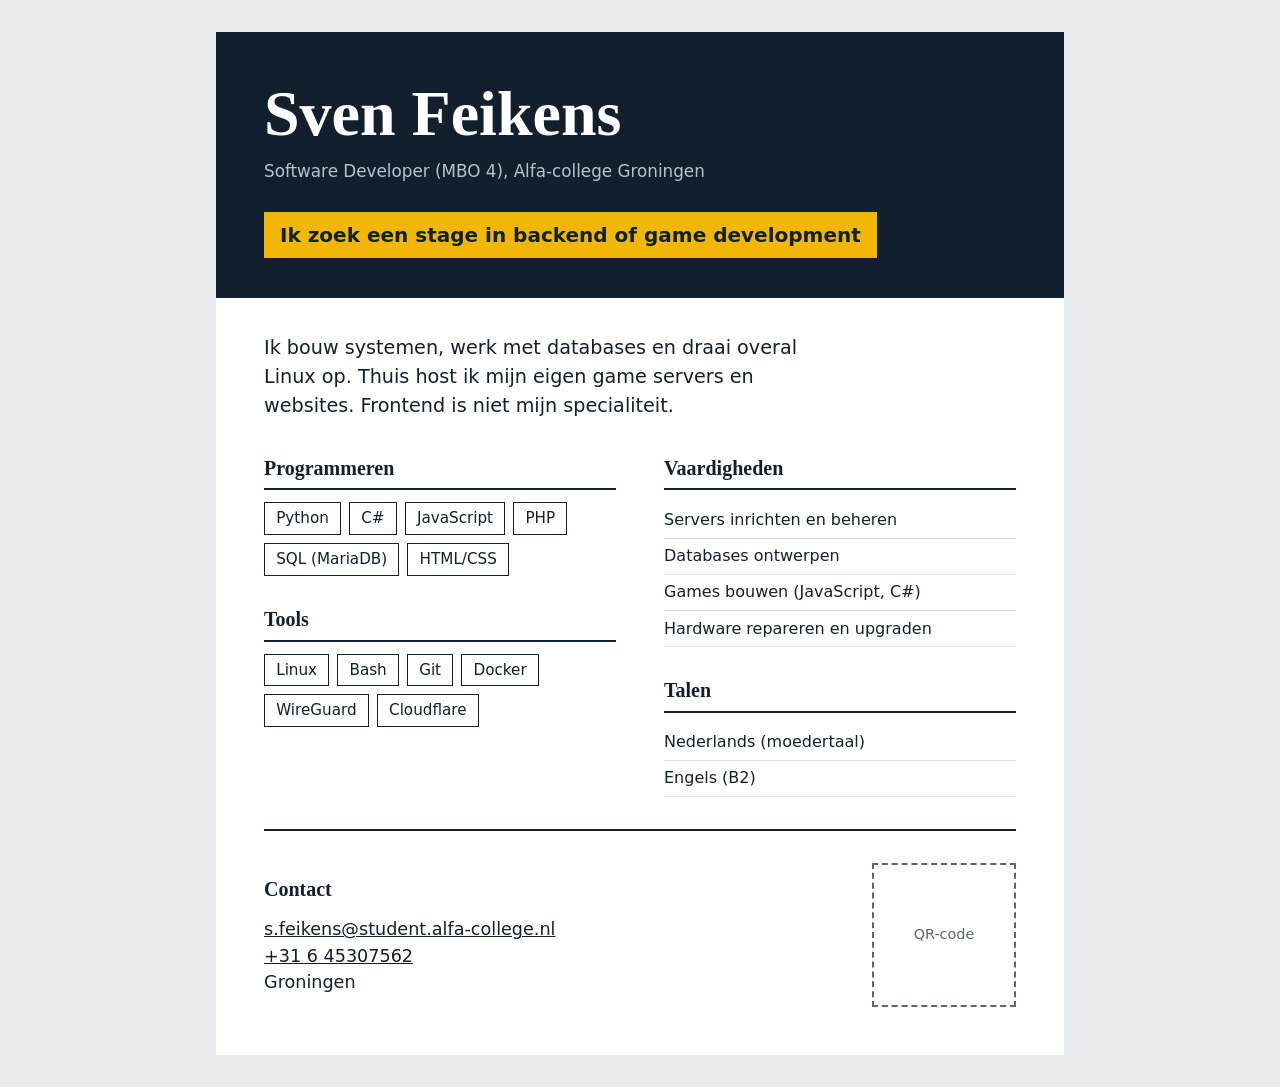
==== poster.html @ 7c2f6889 "temp" ====
<!DOCTYPE html>
<html lang="nl">
<head>
  <meta charset="UTF-8">
  <meta name="viewport" content="width=device-width, initial-scale=1.0">
  <title>Sven Feikens - Poster</title>
  <link rel="stylesheet" href="poster.css">
</head>
<body>
  <main class="poster">

    <header class="top">
      <h1>Sven Feikens</h1>
      <p class="role">Software Developer (MBO 4), Alfa-college Groningen</p>
      <p class="seeking">Ik zoek een stage in backend of game development</p>
    </header>

    <section class="intro">
      <p>
        Ik bouw systemen, werk met databases en draai overal Linux op.
        Thuis host ik mijn eigen game servers en websites. Frontend is niet mijn specialiteit.
      </p>
    </section>

    <div class="cols">
      <section>
        <h2>Programmeren</h2>
        <ul class="chips">
          <li>Python</li><li>C#</li><li>JavaScript</li>
          <li>PHP</li><li>SQL (MariaDB)</li><li>HTML/CSS</li>
        </ul>

        <h2>Tools</h2>
        <ul class="chips">
          <li>Linux</li><li>Bash</li><li>Git</li>
          <li>Docker</li><li>WireGuard</li><li>Cloudflare</li>
        </ul>
      </section>

      <section>
        <h2>Vaardigheden</h2>
        <ul class="plain">
          <li>Servers inrichten en beheren</li>
          <li>Databases ontwerpen</li>
          <li>Games bouwen (JavaScript, C#)</li>
          <li>Hardware repareren en upgraden</li>
        </ul>

        <h2>Talen</h2>
        <ul class="plain">
          <li>Nederlands (moedertaal)</li>
          <li>Engels (B2)</li>
        </ul>
      </section>
    </div>

    <footer class="contact">
      <div class="contact-text">
        <h2>Contact</h2>
        <p><a href="mailto:s.feikens@student.alfa-college.nl">s.feikens@student.alfa-college.nl</a></p>
        <p><a href="tel:+31645307562">+31 6 45307562</a></p>
        <p>Groningen</p>
      </div>

      <!-- QR-code: vervang dit blok door <img src="qr.png" alt="QR-code naar mijn portfolio"> -->
      <div class="qr">QR-code</div>
    </footer>

  </main>
</body>
</html>
---- poster.css ----
/* Poster: 1 pagina, A3 staand. Alle maten in rem, zodat print alleen html font-size hoeft te schalen. */
:root {
  --ink: #12202e;
  --paper: #ffffff;
  --accent: #f2b705;
  --muted: #5b6672;
  --line: #d9dee3;
  --serif: Georgia, "Times New Roman", serif;
  --sans: system-ui, -apple-system, "Segoe UI", sans-serif;
}
* { box-sizing: border-box; margin: 0; padding: 0; }
body { background: #e9ecef; font-family: var(--sans); color: var(--ink); line-height: 1.5; padding: 2rem 0; }
a { color: inherit; }

.poster { max-width: 53rem; margin: 0 auto; background: var(--paper); }

/* Het enige zware element: het donkere kopblok */
.top { background: var(--ink); color: #fff; padding: 3rem 3rem 2.5rem; }
.top h1 { font-family: var(--serif); font-size: 4rem; line-height: 1.05; font-weight: bold; }
.role { margin-top: .75rem; color: #b8c2cc; font-size: 1.05rem; }
.seeking { display: inline-block; margin-top: 1.75rem; background: var(--accent); color: var(--ink); font-weight: bold; font-size: 1.25rem; padding: .5rem 1rem; }

.intro { padding: 2.25rem 3rem 0; font-size: 1.2rem; max-width: 40rem; }

.cols { display: grid; grid-template-columns: 1fr 1fr; gap: 3rem; padding: 2rem 3rem; }
h2 { font-family: var(--serif); font-size: 1.25rem; margin: 0 0 .75rem; padding-bottom: .35rem; border-bottom: 2px solid var(--ink); }
.cols section > h2:not(:first-child) { margin-top: 1.75rem; }

ul { list-style: none; }
.chips { display: flex; flex-wrap: wrap; gap: .5rem; }
.chips li { border: 1.5px solid var(--ink); padding: .25rem .7rem; font-size: .95rem; }
.plain li { padding: .35rem 0; border-bottom: 1px solid var(--line); }

.contact { display: flex; justify-content: space-between; align-items: center; gap: 2rem; margin: 0 3rem; padding: 2rem 0 3rem; border-top: 2px solid var(--ink); }
.contact h2 { border: none; padding: 0; }
.contact p { font-size: 1.1rem; }
.qr { width: 9rem; height: 9rem; flex: none; display: grid; place-items: center; border: 2px dashed var(--muted); color: var(--muted); font-size: .9rem; }
.qr img { width: 100%; height: 100%; display: block; }

/* Mobiel */
@media (max-width: 600px) {
  .cols { grid-template-columns: 1fr; gap: 1.5rem; }
  .top h1 { font-size: 2.6rem; }
  .contact { flex-direction: column; align-items: flex-start; }
}

/* A3-print: 297 mm is ongeveer 1123 px breed; 850 px design * 1.32 = 21 px basis */
@media print {
  @page { size: A3 portrait; margin: 0; }
  html { font-size: 21px; }
  body { background: #fff; padding: 0; }
  .poster { max-width: none; }
  .top, .seeking { -webkit-print-color-adjust: exact; print-color-adjust: exact; }
  .cols, .contact { break-inside: avoid; }
}
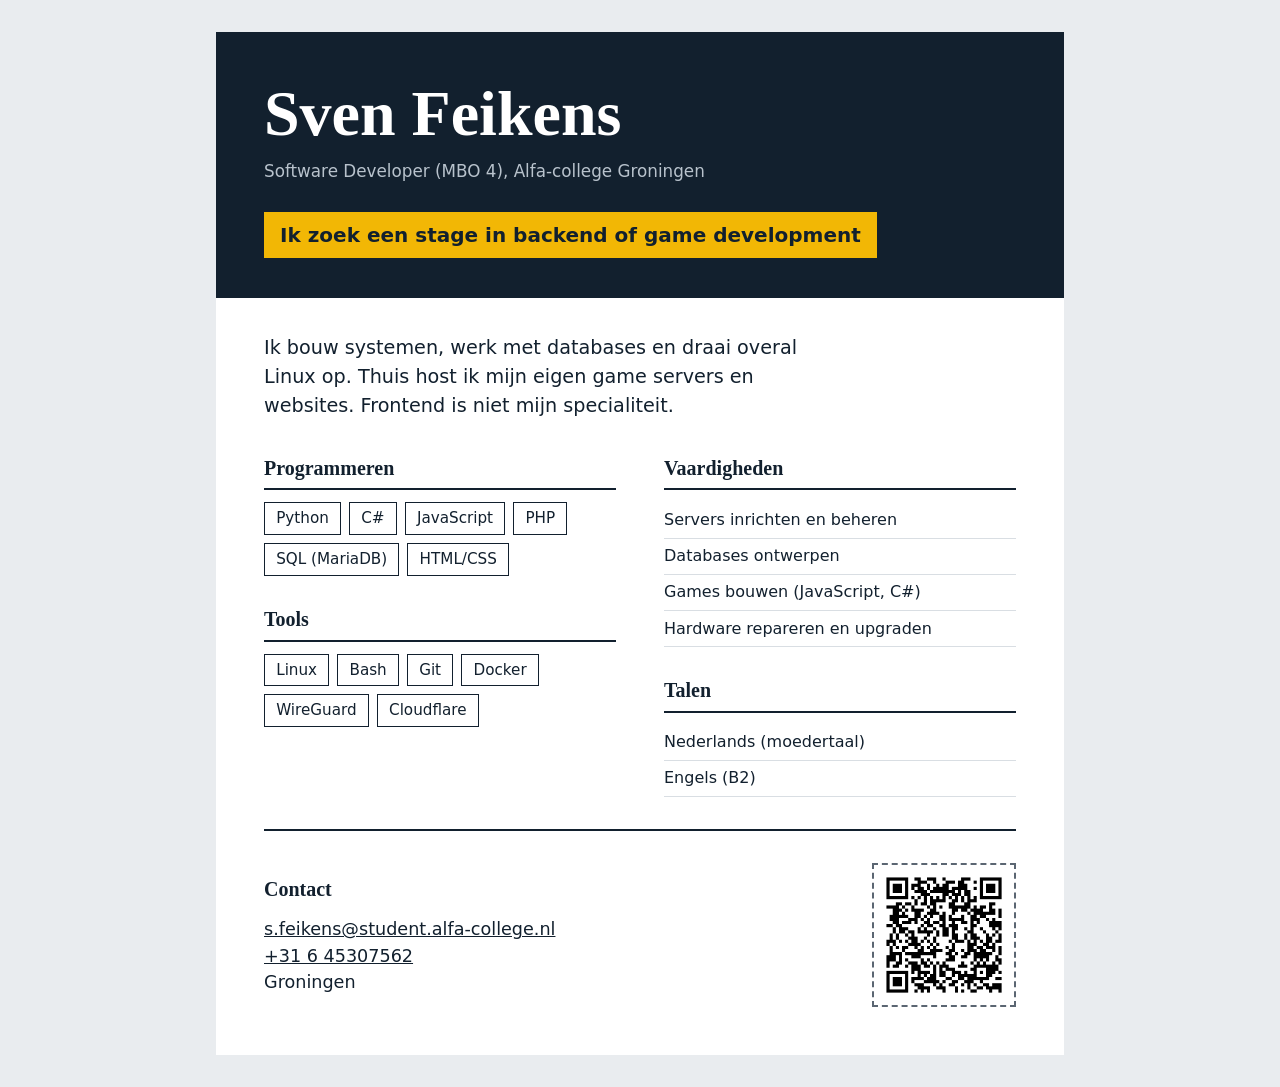
==== commit 8c992202: "qr code toegevoegd + het script dat gebruikt is" ====
--- a/poster.html
+++ b/poster.html
@@ -63,7 +63,7 @@
       </div>
 
       <!-- QR-code: vervang dit blok door <img src="qr.png" alt="QR-code naar mijn portfolio"> -->
-      <div class="qr">QR-code</div>
+      <div class="qr"><img src="qr.png" alt="QR-code naar mijn portfolio"></div>
     </footer>
 
   </main>
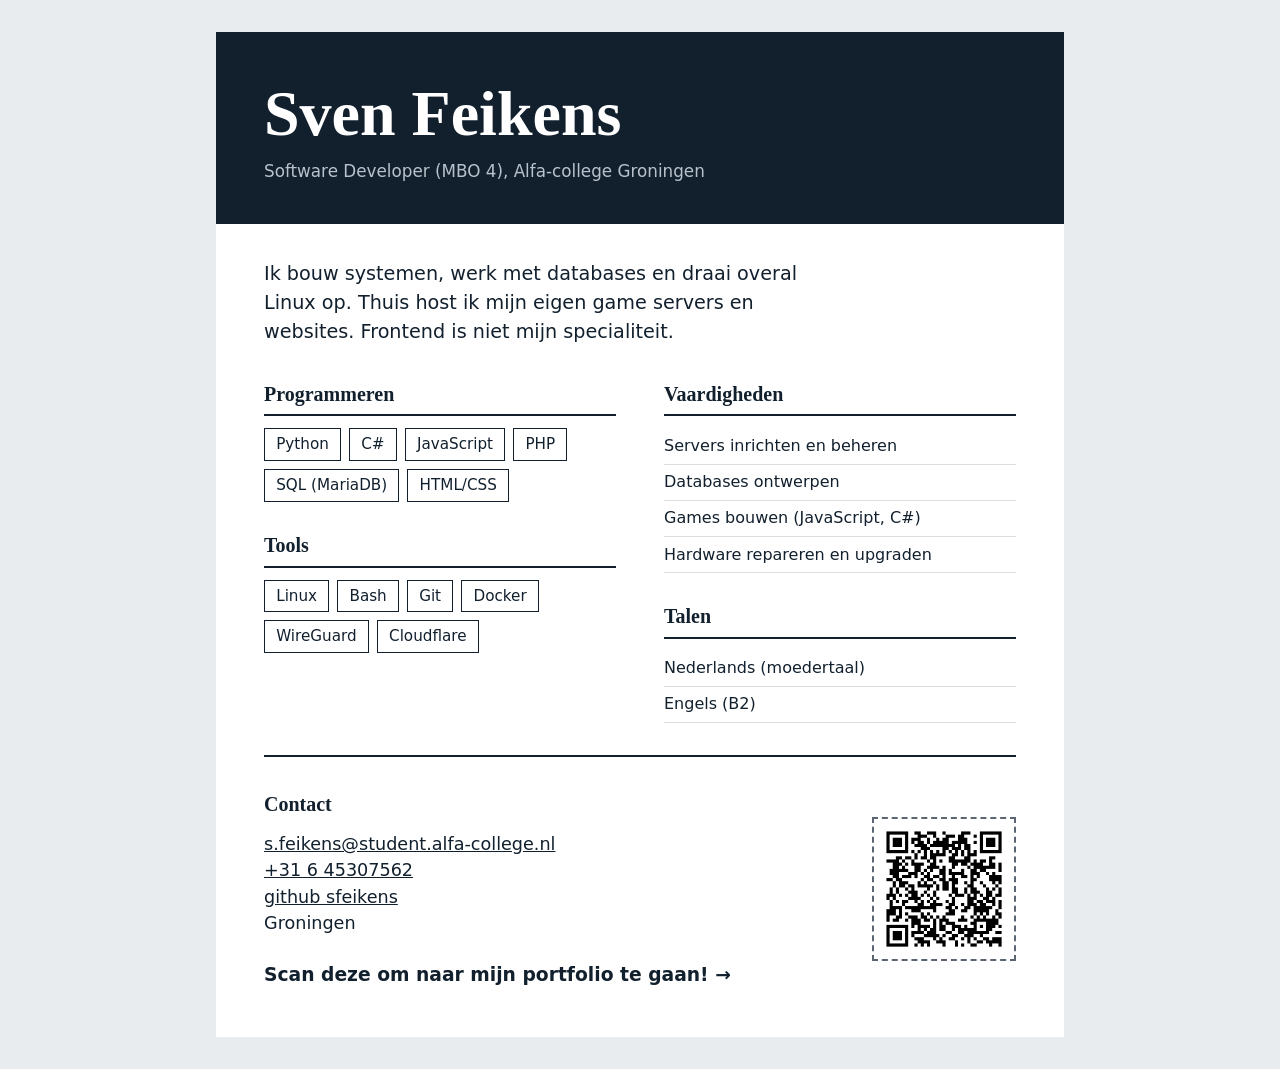
==== commit 2f867d06: "Poster" ====
--- a/poster.html
+++ b/poster.html
@@ -12,7 +12,7 @@
     <header class="top">
       <h1>Sven Feikens</h1>
       <p class="role">Software Developer (MBO 4), Alfa-college Groningen</p>
-      <p class="seeking">Ik zoek een stage in backend of game development</p>
+      <!--<p class="seeking">Ik zoek een stage in backend of game development</p>-->
     </header>
 
     <section class="intro">
@@ -59,10 +59,12 @@
         <h2>Contact</h2>
         <p><a href="mailto:s.feikens@student.alfa-college.nl">s.feikens@student.alfa-college.nl</a></p>
         <p><a href="tel:+31645307562">+31 6 45307562</a></p>
+        <p><a href="https://github.com/sfeikens">github sfeikens</a></p>
         <p>Groningen</p>
+        <br>
+        <h3>Scan deze om naar mijn portfolio te gaan! &rarr;</h3>
       </div>
-
-      <!-- QR-code: vervang dit blok door <img src="qr.png" alt="QR-code naar mijn portfolio"> -->
+      
       <div class="qr"><img src="qr.png" alt="QR-code naar mijn portfolio"></div>
     </footer>
 
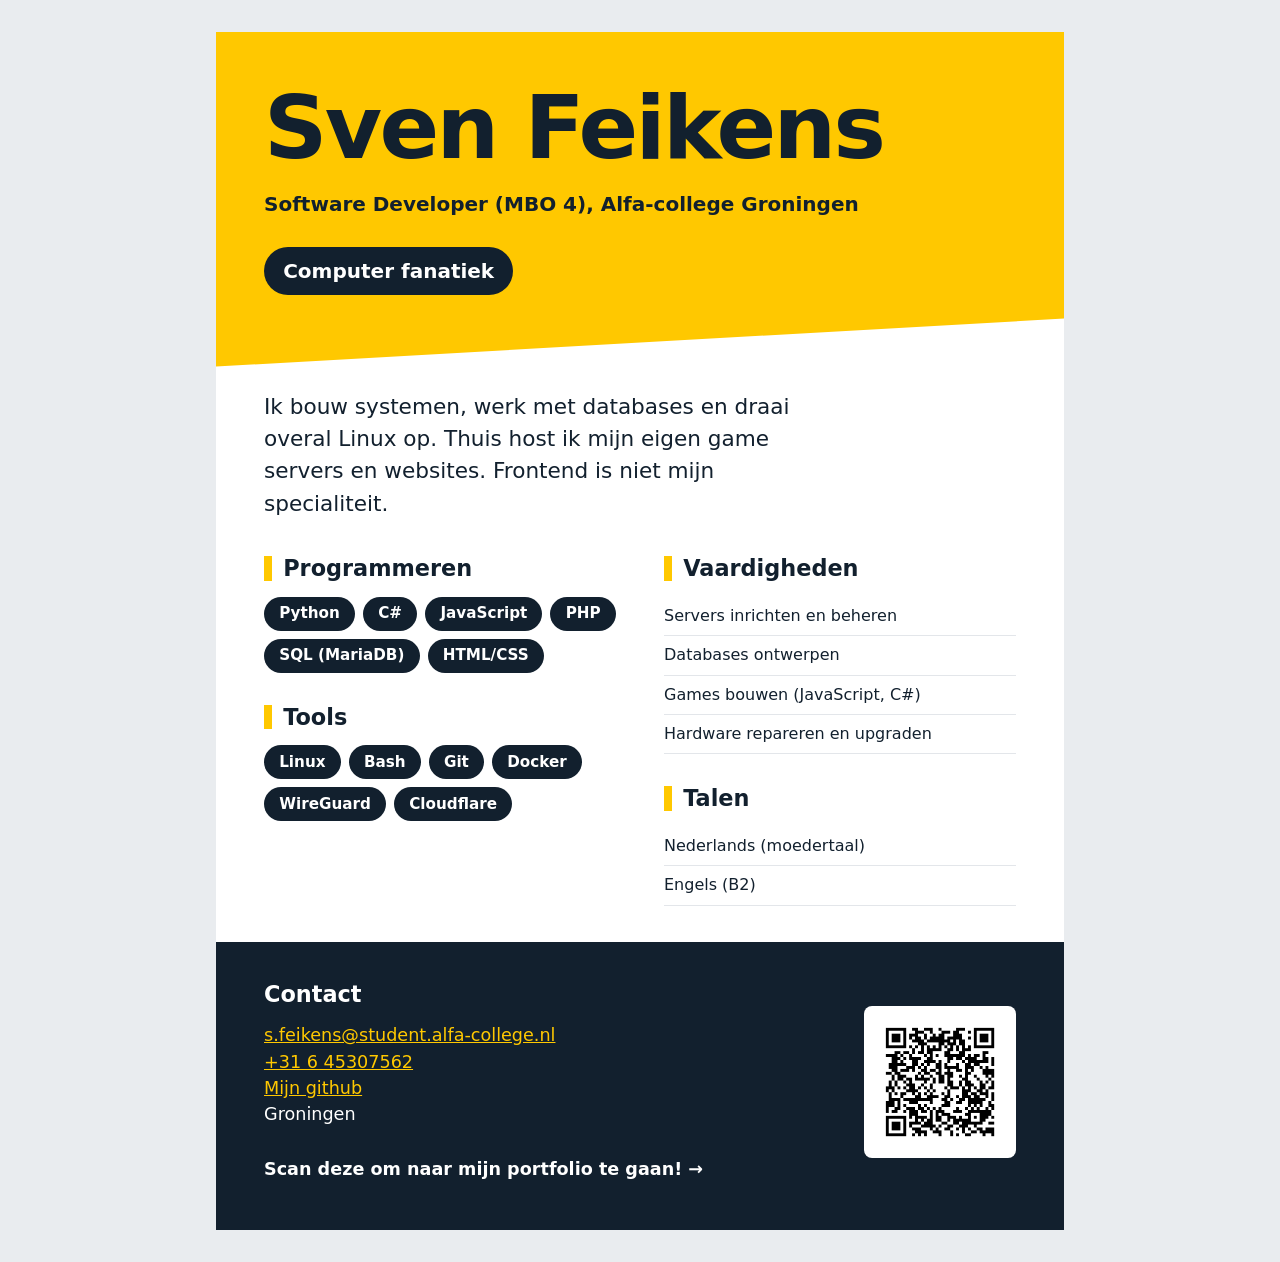
==== commit 6a2a233d: "Betere styling" ====
--- a/poster.html
+++ b/poster.html
@@ -4,7 +4,7 @@
   <meta charset="UTF-8">
   <meta name="viewport" content="width=device-width, initial-scale=1.0">
   <title>Sven Feikens - Poster</title>
-  <link rel="stylesheet" href="poster.css">
+  <link rel="stylesheet" href="poster-geel.css">
 </head>
 <body>
   <main class="poster">
@@ -12,7 +12,7 @@
     <header class="top">
       <h1>Sven Feikens</h1>
       <p class="role">Software Developer (MBO 4), Alfa-college Groningen</p>
-      <!--<p class="seeking">Ik zoek een stage in backend of game development</p>-->
+      <p class="seeking">Computer fanatiek</p>
     </header>
 
     <section class="intro">
@@ -59,7 +59,7 @@
         <h2>Contact</h2>
         <p><a href="mailto:s.feikens@student.alfa-college.nl">s.feikens@student.alfa-college.nl</a></p>
         <p><a href="tel:+31645307562">+31 6 45307562</a></p>
-        <p><a href="https://github.com/sfeikens">github sfeikens</a></p>
+        <p><a href="https://github.com/sfeikens">Mijn github</a></p>
         <p>Groningen</p>
         <br>
         <h3>Scan deze om naar mijn portfolio te gaan! &rarr;</h3>
--- a/poster-geel.css
+++ b/poster-geel.css
@@ -0,0 +1,55 @@
+/* Stijl B "Geel": jouw eigen geel wordt het hoofdvlak. Grote naam, schuine rand, pillen. */
+:root {
+  --ink: #12202e;
+  --sun: #ffc800;
+  --paper: #ffffff;
+  --line: #e3e6ea;
+  --sans: system-ui, -apple-system, "Segoe UI", sans-serif;
+}
+* { box-sizing: border-box; margin: 0; padding: 0; }
+body { background: #e9ecef; font-family: var(--sans); color: var(--ink); line-height: 1.5; padding: 2rem 0; }
+a { color: inherit; }
+a:focus-visible { outline: 3px solid var(--ink); outline-offset: 2px; }
+
+.poster { max-width: 53rem; margin: 0 auto; background: var(--paper); display: flex; flex-direction: column; }
+
+/* Onderkant is schuin: clip-path knipt de rechterkant 3rem hoger af dan de linkerkant.
+   De extra padding-bottom zorgt dat tekst niet in het afgeknipte stuk komt. */
+.top { background: var(--sun); color: var(--ink); padding: 3.5rem 3rem 4.5rem; clip-path: polygon(0 0, 100% 0, 100% calc(100% - 3rem), 0 100%); }
+.top h1 { font-size: 5.5rem; line-height: .92; font-weight: 900; letter-spacing: -.03em; }
+.role { margin-top: 1.25rem; font-size: 1.25rem; font-weight: 600; }
+.seeking { display: inline-block; margin-top: 1.75rem; background: var(--ink); color: #fff; font-weight: 800; font-size: 1.25rem; padding: .55rem 1.2rem; border-radius: 999px; }
+
+.intro { padding: 1.5rem 3rem 0; font-size: 1.35rem; max-width: 40rem; font-weight: 500; }
+
+.cols { display: grid; grid-template-columns: 1fr 1fr; gap: 3rem; padding: 2.25rem 3rem; }
+h2 { font-size: 1.4rem; font-weight: 900; line-height: 1.1; margin: 0 0 1rem; padding-left: .7rem; border-left: .55rem solid var(--sun); }
+.cols section > h2:not(:first-child) { margin-top: 2rem; }
+
+ul { list-style: none; }
+.chips { display: flex; flex-wrap: wrap; gap: .5rem; }
+.chips li { background: var(--ink); color: #fff; padding: .35rem .95rem; border-radius: 999px; font-size: .95rem; font-weight: 600; }
+.plain li { padding: .45rem 0; border-bottom: 1px solid var(--line); font-weight: 500; }
+
+.contact { display: flex; justify-content: space-between; align-items: center; gap: 2rem; margin: 0; margin-top: auto; padding: 2.5rem 3rem 3rem; background: var(--ink); color: #fff; }
+.contact a { color: var(--sun); }
+.contact h2 { border: none; padding: 0; }
+.contact h3 { font-size: 1.1rem; margin-top: .25rem; }
+.contact p { font-size: 1.1rem; }
+.qr { width: 9.5rem; height: 9.5rem; flex: none; display: grid; place-items: center; padding: .6rem; background: #fff; border-radius: .5rem; color: var(--ink); font-size: .9rem; }
+.qr img { width: 100%; height: 100%; display: block; }
+
+@media (max-width: 600px) {
+  .cols { grid-template-columns: 1fr; gap: 1.5rem; }
+  .top h1 { font-size: 2.8rem; }
+  .contact { flex-direction: column; align-items: flex-start; }
+}
+
+@media print {
+  @page { size: A3 portrait; margin: 0; }
+  html { font-size: 21px; background: var(--ink); }
+  body { background: #fff; padding: 0; }
+  .poster { max-width: none; min-height: 100vh; }
+  * { -webkit-print-color-adjust: exact; print-color-adjust: exact; }
+  .cols, .contact { break-inside: avoid; }
+}
